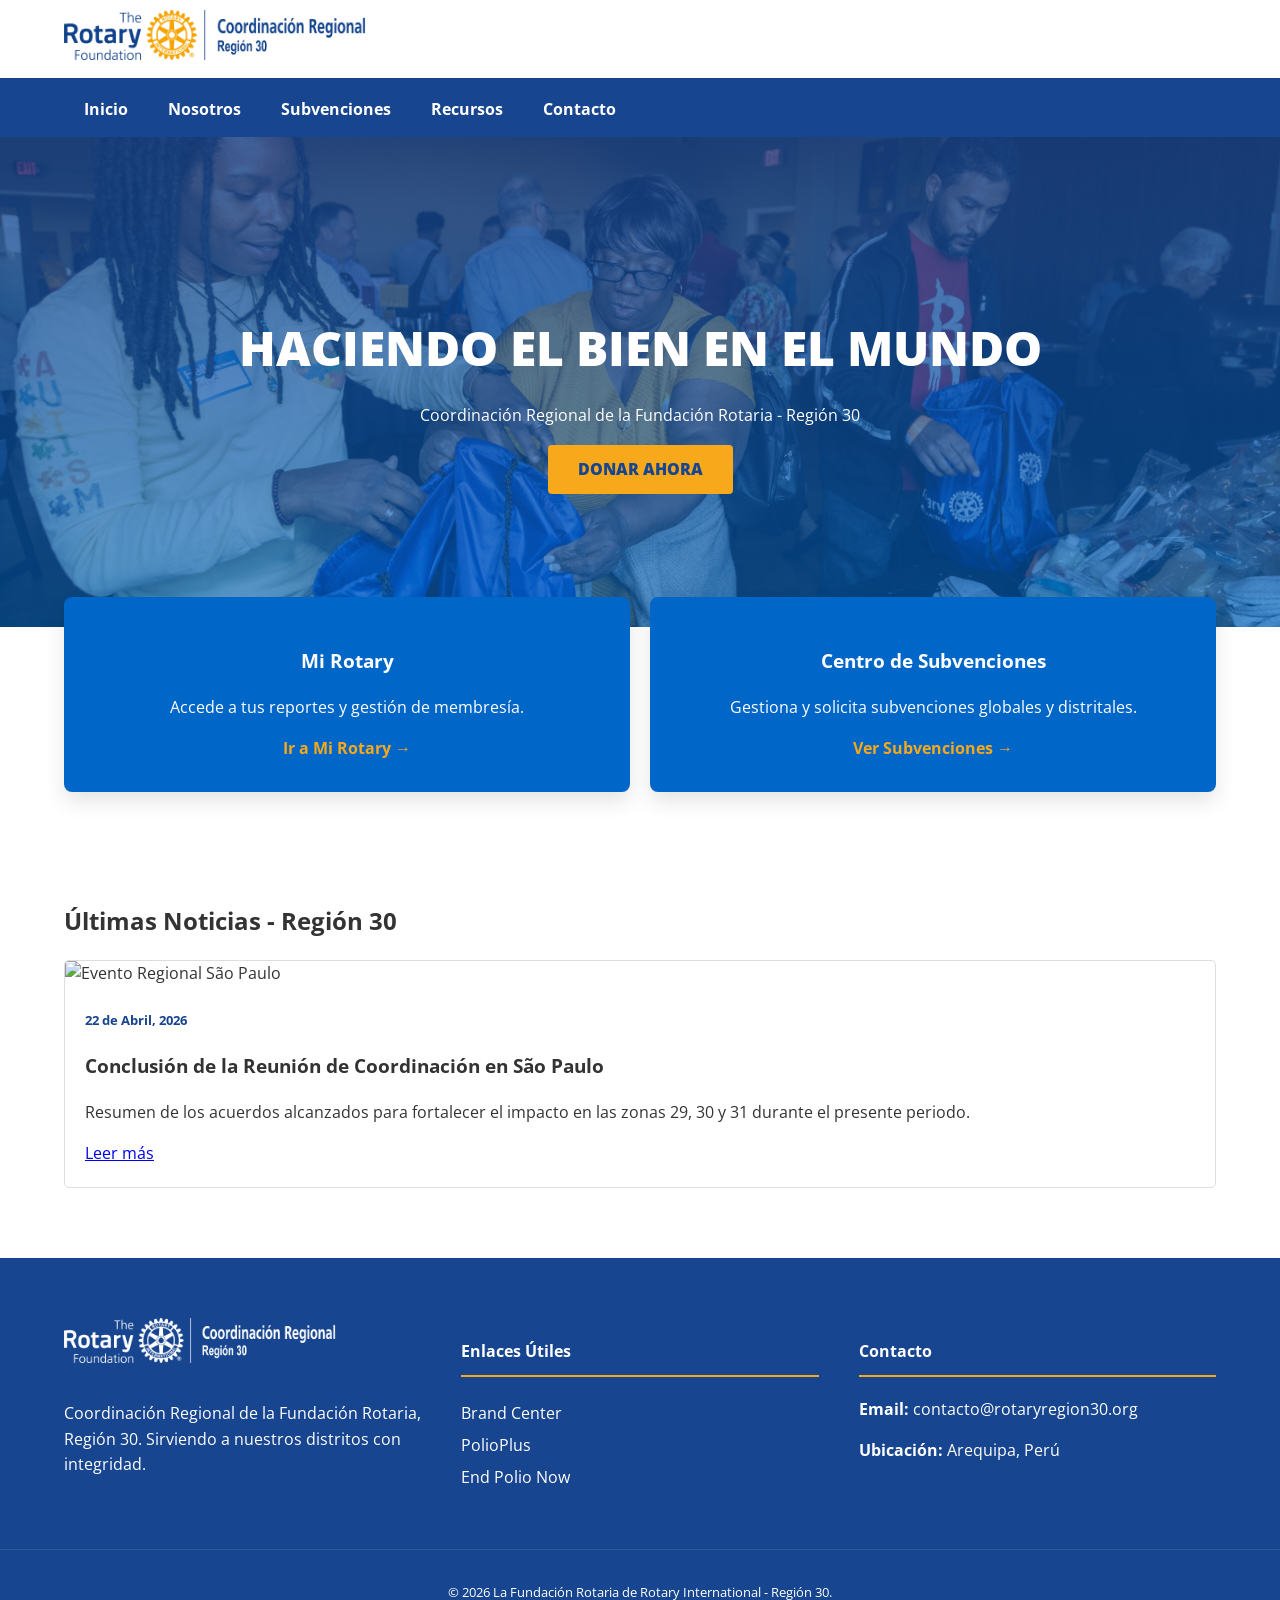
==== index.html @ a9889808 "Add files via upload" ====
<!DOCTYPE html>
<html lang="es">
<head>
    <meta charset="UTF-8">
    <meta name="viewport" content="width=device-width, initial-scale=1.0">
    <title>Fundación Rotaria - Región 30</title>
    <link rel="stylesheet" href="css/estilos.css">
    <link href="https://fonts.googleapis.com/css2?family=Open+Sans:wght@400;700;800&display=swap" rel="stylesheet">
</head>
<body>

    <header>
        <div class="contenedor header-flex">
            <a href="index.html">
                <img src="img/logo-coordinacion.png" alt="Logo Rotary Región 30" class="logo">
            </a>
        </div>
    </header>

    <nav>
        <div class="contenedor">
            <ul>
                <li><a href="index.html">Inicio</a></li>
                <li><a href="nosotros.html">Nosotros</a></li>
                <li><a href="subvenciones.html">Subvenciones</a></li>
                <li><a href="recursos.html">Recursos</a></li>
                <li><a href="contacto.html">Contacto</a></li>
            </ul>
        </div>
    </nav>

    <section class="hero">
        <div class="hero-content">
            <h1>Haciendo el bien en el mundo</h1>
            <p>Coordinación Regional de la Fundación Rotaria - Región 30</p>
            <a href="https://www.rotary.org/es/donate" target="_blank" rel="noopener" class="boton-oro">Donar Ahora</a>
        </div>
    </section>

    <main class="contenedor">
        <section class="accesos-rapidos">
            <div class="tarjeta-azul">
                <h3>Mi Rotary</h3>
                <p>Accede a tus reportes y gestión de membresía.</p>
                <a href="https://my.rotary.org/es" target="_blank" rel="noopener" class="enlace-blanco">Ir a Mi Rotary →</a>
            </div>
            <div class="tarjeta-azul">
                <h3>Centro de Subvenciones</h3>
                <p>Gestiona y solicita subvenciones globales y distritales.</p>
                <a href="https://grants.rotary.org" target="_blank" rel="noopener" class="enlace-blanco">Ver Subvenciones →</a>
            </div>
        </section>

        <section class="noticias">
            <h2>Últimas Noticias - Región 30</h2>
            <div class="grid-noticias">
                <article class="noticia-item">
                    <img src="img/noticia1.jpg" alt="Evento Regional São Paulo">
                    <div class="noticia-texto">
                        <span class="fecha">22 de Abril, 2026</span>
                        <h3>Conclusión de la Reunión de Coordinación en São Paulo</h3>
                        <p>Resumen de los acuerdos alcanzados para fortalecer el impacto en las zonas 29, 30 y 31 durante el presente periodo.</p>
                        <a href="#" class="leer-mas">Leer más</a>
                    </div>
                </article>
            </div>
        </section>
    </main>

    <footer>
        <div class="contenedor footer-grid">
            <div class="footer-col">
                <img src="img/logo-coordinacion.png" alt="Rotary White" class="logo-footer">
                <p>Coordinación Regional de la Fundación Rotaria, Región 30. Sirviendo a nuestros distritos con integridad.</p>
            </div>
            <div class="footer-col">
                <h4>Enlaces Útiles</h4>
                <ul>
                    <li><a href="https://brandcenter.rotary.org/es-ES" target="_blank" rel="noopener">Brand Center</a></li>
                    <li><a href="https://www.rotary.org/es/our-causes/ending-polio" target="_blank" rel="noopener">PolioPlus</a></li>
                    <li><a href="https://www.endpolio.org/es" target="_blank" rel="noopener">End Polio Now</a></li>
                </ul>
            </div>
            <div class="footer-col">
                <h4>Contacto</h4>
                <p><strong>Email:</strong> contacto@rotaryregion30.org</p>
                <p><strong>Ubicación:</strong> Arequipa, Perú</p>
            </div>
        </div>
        <div class="footer-bottom">
            <p>&copy; 2026 La Fundación Rotaria de Rotary International - Región 30.</p>
        </div>
    </footer>

</body>
</html>
---- css/estilos.css ----
/* ==========================================================================
   1. VARIABLES Y CONFIGURACIÓN GENERAL
   ========================================================================== */
body {
    font-family: 'Open Sans', 'Segoe UI', Tahoma, sans-serif;
    margin: 0;
    padding: 0;
    color: #333;
    line-height: 1.6;
    background-color: #fff;
}

.contenedor {
    width: 90%;
    max-width: 1200px;
    margin: auto;
}

img {
    max-width: 100%;
    height: auto;
}

section {
    padding: 20px 0;
}

/* ==========================================================================
   2. HEADER Y LOGOTIPO
   ========================================================================== */
header {
    background: #fff;
    padding: 10px 0;
    border-bottom: 4px solid #17458f; /* Rotary Royal Blue */
}

.header-flex {
    display: flex;
    align-items: center;
    justify-content: flex-start;
}

.logo {
    height: 50px;
    width: auto;
    transition: transform 0.3s ease;
}

.logo:hover {
    transform: scale(1.05);
}

/* ==========================================================================
   3. NAVEGACIÓN PRINCIPAL
   ========================================================================== */
nav {
    background: #17458f; /* Royal Blue */
    padding: 0;
}

nav ul {
    list-style: none;
    padding: 0;
    margin: 0;
    display: flex;
}

nav ul li a {
    color: #fff;
    text-decoration: none;
    padding: 15px 20px;
    display: block;
    font-weight: 700;
    transition: background 0.3s;
}

nav ul li a:hover {
    background: #0067c8; /* Azure */
}

/* ==========================================================================
   4. SECCIÓN HERO (BANNER)
   ========================================================================== */
.hero {
    background: linear-gradient(rgba(23, 69, 143, 0.8), rgba(0, 103, 200, 0.6)), url('../img/banner-rotary.jpg');
    background-size: cover;
    background-position: center;
    height: 450px;
    display: flex;
    align-items: center;
    justify-content: center;
    text-align: center;
    color: #fff;
}

.hero h1 {
    font-size: 3rem;
    margin-bottom: 10px;
    text-transform: uppercase;
    font-weight: 800;
}

.boton-oro {
    background: #f7a81b; /* Rotary Gold */
    color: #17458f;
    padding: 12px 30px;
    text-decoration: none;
    font-weight: 800;
    border-radius: 4px;
    text-transform: uppercase;
    display: inline-block;
    transition: 0.3s;
    border: none;
    cursor: pointer;
}

.boton-oro:hover {
    background: #d99216;
}

/* ==========================================================================
   5. COMPONENTES Y TARJETAS
   ========================================================================== */
.accesos-rapidos {
    display: grid;
    grid-template-columns: repeat(auto-fit, minmax(250px, 1fr));
    gap: 20px;
    margin-top: -50px; /* Superposición sobre el Hero */
    margin-bottom: 50px;
}

.tarjeta-azul {
    background: #0067c8; /* Azure */
    color: #fff;
    padding: 30px;
    text-align: center;
    border-radius: 8px;
    box-shadow: 0 10px 20px rgba(0,0,0,0.1);
}

.enlace-blanco {
    color: #f7a81b; /* Gold */
    text-decoration: none;
    font-weight: bold;
    display: block;
    margin-top: 15px;
}

/* Tablas Responsivas (Página Nosotros) */
.tabla-responsiva {
    overflow-x: auto;
    margin-bottom: 50px;
}

table {
    width: 100%;
    border-collapse: collapse;
    background: #fff;
}

table th, table td {
    text-align: left;
    padding: 15px;
    border-bottom: 1px solid #ddd;
}

table th {
    background-color: #17458f;
    color: #fff;
    text-transform: uppercase;
    font-size: 0.85rem;
}

table tr:hover {
    background-color: #f1f1f1;
}

/* ==========================================================================
   6. SECCIÓN DE NOTICIAS Y PROYECTOS
   ========================================================================== */
.grid-noticias {
    display: grid;
    grid-template-columns: repeat(auto-fit, minmax(300px, 1fr));
    gap: 30px;
}

.noticia-item {
    border: 1px solid #ddd;
    border-radius: 5px;
    overflow: hidden;
    background: #fff;
}

.noticia-item img {
    width: 100%;
    height: 200px;
    object-fit: cover;
}

.noticia-texto {
    padding: 20px;
}

.fecha {
    color: #17458f;
    font-size: 0.8rem;
    font-weight: bold;
}

/* ==========================================================================
   7. DASHBOARD DE IMPACTO (SUBVENCIONES)
   ========================================================================== */
.contador-impacto {
    display: flex;
    justify-content: space-around;
    background: #17458f;
    color: #fff;
    padding: 60px 20px;
    border-radius: 8px;
    margin-bottom: 50px;
    text-align: center;
    position: relative;
}

.contador-impacto .numero {
    display: block;
    font-size: 3rem;
    font-weight: 800;
    color: #f7a81b;
}

.contador-impacto .etiqueta {
    text-transform: uppercase;
    font-size: 0.9rem;
    font-weight: 700;
}

.fecha-actualizacion {
    position: absolute;
    bottom: 15px;
    right: 20px;
    font-size: 0.7rem;
    color: rgba(255, 255, 255, 0.6);
    letter-spacing: 1px;
}

/* ==========================================================================
   8. RECUADROS DE RECURSOS (PÁGINA RECURSOS)
   ========================================================================== */
.grid-recursos-globales, .otras-categorias-grid {
    display: grid;
    grid-template-columns: repeat(auto-fit, minmax(300px, 1fr));
    gap: 20px;
    margin-bottom: 40px;
}

.recuadro-recurso {
    background: #ffffff;
    border: 1px solid #e1e1e1;
    border-top: 4px solid #f7a81b;
    padding: 20px;
    border-radius: 5px;
    box-shadow: 0 2px 5px rgba(0,0,0,0.05);
    transition: transform 0.2s ease;
}

.recuadro-recurso:hover {
    transform: translateY(-5px);
    box-shadow: 0 5px 15px rgba(0,0,0,0.1);
}

.recuadro-recurso.especial-azul {
    border-top: 4px solid #0067c8;
}

.lista-descargas {
    list-style: none;
    padding: 0;
}

.lista-descargas li {
    margin-bottom: 5px;
    border-radius: 4px; /* Para que el fondo pintado tenga bordes suaves */
    transition: all 0.3s ease;
}

.lista-descargas li a {
    text-decoration: none;
    color: #444; /* Color gris oscuro normal */
    font-size: 0.95rem;
    display: flex;
    align-items: center;
    padding: 8px 10px; /* Aumentamos el área de clic */
    border-radius: 4px;
    transition: all 0.3s ease;
}

.lista-descargas li a:before {
    content: "📄";
    margin-right: 10px;
    filter: grayscale(1); /* El icono empieza gris */
}

.lista-descargas li a:hover {
    color: #ffffff; /* El texto cambia a blanco */
    background-color: #0067c8; /* El fondo se pinta de AZUR (tu color oficial) */
    padding-left: 15px; /* Pequeño desplazamiento a la derecha */
}

.lista-descargas li a:hover:before {
    content: "📥"; /* Cambia el icono a uno de descarga al seleccionar */
    filter: grayscale(0); /* El icono recupera su color */
}

/* ==========================================================================
   9. FOOTER (PIE DE PÁGINA)
   ========================================================================== */
footer {
    background: #17458f;
    color: #fff;
    padding: 60px 0 20px 0;
    margin-top: 50px;
}

.footer-grid {
    display: grid;
    grid-template-columns: repeat(auto-fit, minmax(200px, 1fr));
    gap: 40px;
}

.footer-col h4 {
    border-bottom: 2px solid #f7a81b;
    padding-bottom: 10px;
    margin-bottom: 20px;
}

.footer-col ul {
    list-style: none;
    padding: 0;
}

.footer-col ul li a {
    color: #fff;
    text-decoration: none;
    line-height: 2;
}

.logo-footer {
    height: 45px;
    filter: brightness(0) invert(1);
    margin-bottom: 15px;
}

.footer-bottom {
    text-align: center;
    border-top: 1px solid rgba(255,255,255,0.1);
    margin-top: 40px;
    padding-top: 20px;
    font-size: 0.8rem;
}

/* ==========================================================================
   10. RESPONSIVE (MÓVIL Y TABLET)
   ========================================================================== */

/* --- TABLETS (Pantallas menores a 992px) --- */
@media (max-width: 992px) {
    .contenedor {
        width: 95%; /* Más espacio en los bordes para pantallas pequeñas */
    }

    .hero h1 {
        font-size: 2.2rem;
    }

    /* Los recuadros de recursos se verán de 2 en 2 en tablets */
    .grid-recursos-globales, .otras-categorias-grid {
        grid-template-columns: repeat(2, 1fr);
    }
}

/* --- CELULARES Y TABLETS PEQUEÑAS (Pantallas menores a 768px) --- */
@media (max-width: 768px) {
    /* Menú de Navegación */
    nav ul {
        flex-direction: column;
        text-align: center;
    }

    nav ul li {
        border-bottom: 1px solid rgba(255,255,255,0.1);
    }

    /* Banner Principal */
    .hero {
        height: 350px;
    }

    .hero h1 {
        font-size: 1.8rem;
    }

    /* Accesos rápidos (Mi Rotary / Grants) */
    .accesos-rapidos {
        margin-top: 20px; /* Ya no se encima sobre el banner en móvil */
        grid-template-columns: 1fr;
    }

    /* Contador de impacto (Subvenciones) */
    .contador-impacto {
        flex-direction: column;
        gap: 30px;
        padding-bottom: 70px; /* Espacio para la fecha de actualización */
    }

    .fecha-actualizacion {
        right: 0;
        left: 0;
        text-align: center;
    }

    /* Footer */
    .footer-grid {
        grid-template-columns: 1fr;
        text-align: center;
    }

    .header-flex {
        justify-content: center; /* Logo centrado en móvil */
    }
}

/* --- CELULARES PEQUEÑOS (Pantallas menores a 480px) --- */
@media (max-width: 480px) {
    /* Los recuadros de recursos pasan a ser de 1 sola columna */
    .grid-recursos-globales, .otras-categorias-grid, .grid-noticias {
        grid-template-columns: 1fr;
    }

    .hero h1 {
        font-size: 1.5rem;
    }

    /* Ajuste de tablas para que se puedan desplazar lateralmente */
    .tabla-responsiva table {
        font-size: 0.8rem; /* Letra un poco más pequeña en celular */
    }
}
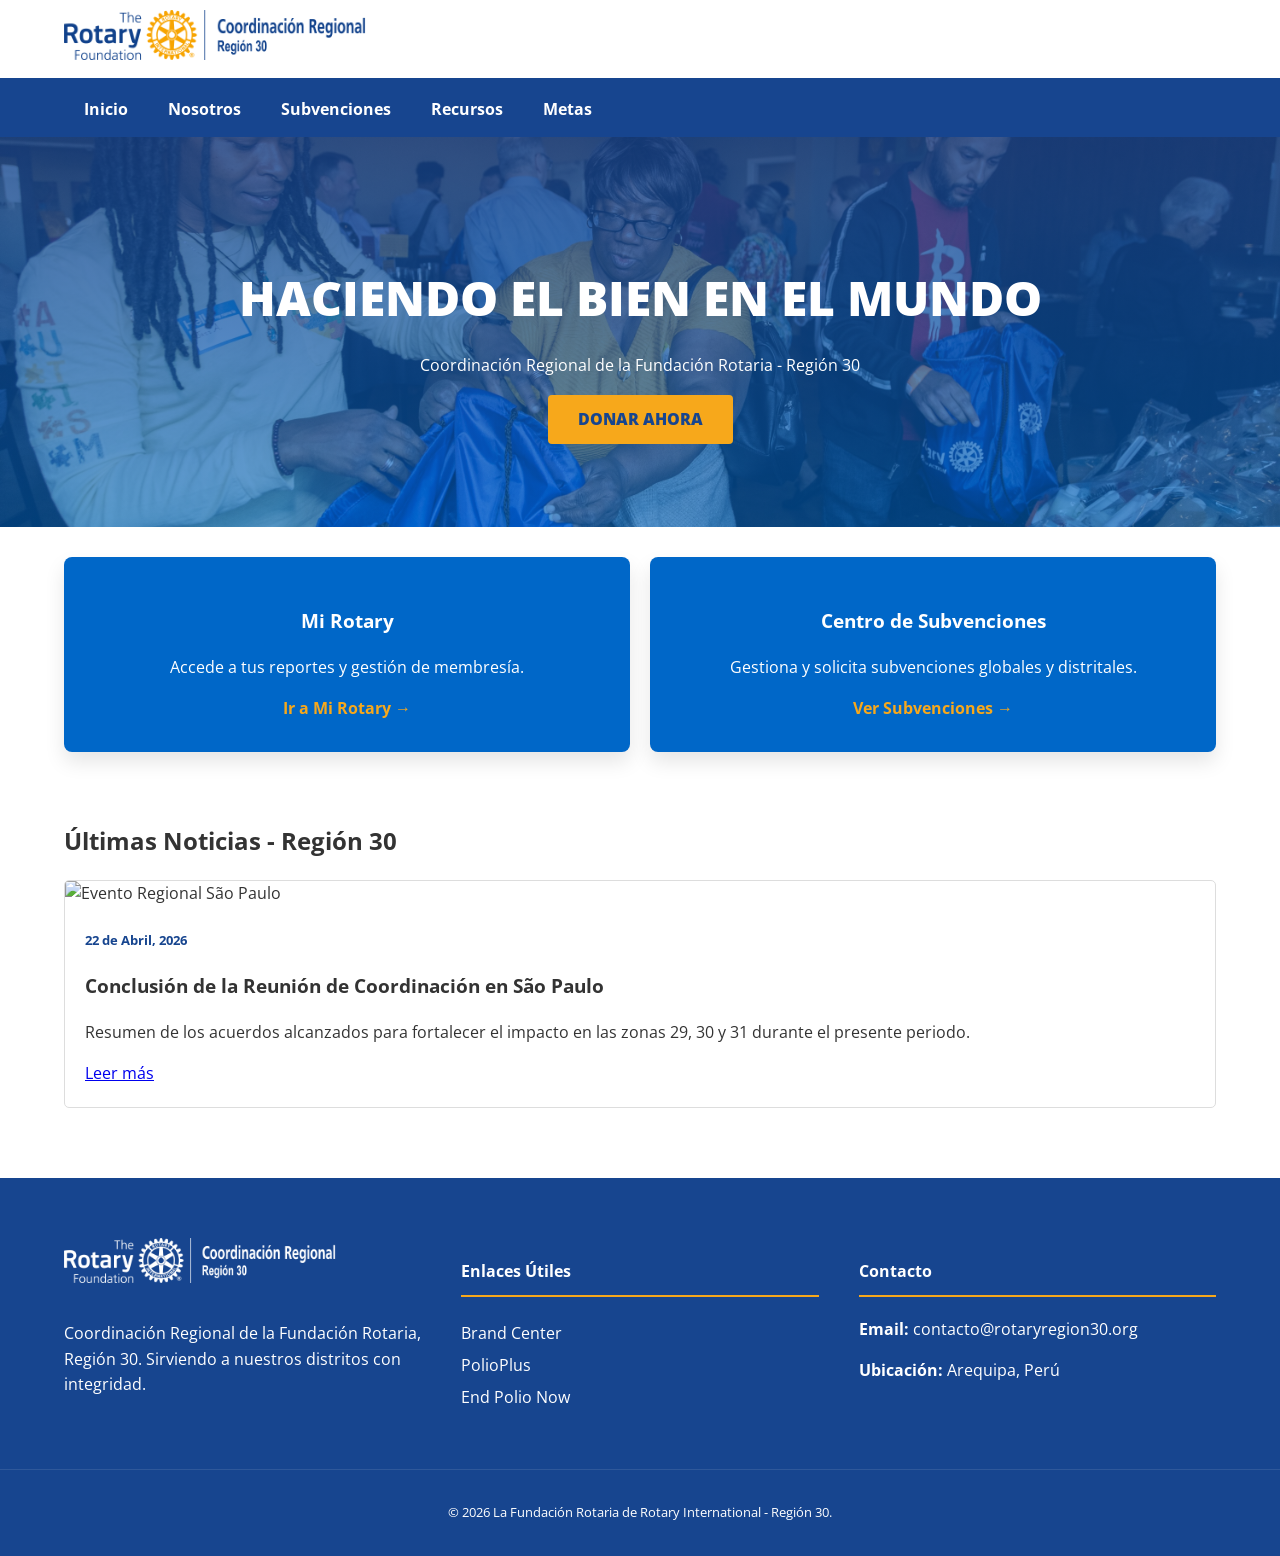
==== commit 235b756e: "Add files via upload" ====
--- a/index.html
+++ b/index.html
@@ -24,7 +24,7 @@
                 <li><a href="nosotros.html">Nosotros</a></li>
                 <li><a href="subvenciones.html">Subvenciones</a></li>
                 <li><a href="recursos.html">Recursos</a></li>
-                <li><a href="contacto.html">Contacto</a></li>
+                <li><a href="metas.html">Metas</a></li>
             </ul>
         </div>
     </nav>
--- a/css/estilos.css
+++ b/css/estilos.css
@@ -85,7 +85,7 @@
     background: linear-gradient(rgba(23, 69, 143, 0.8), rgba(0, 103, 200, 0.6)), url('../img/banner-rotary.jpg');
     background-size: cover;
     background-position: center;
-    height: 450px;
+    height: 350px;
     display: flex;
     align-items: center;
     justify-content: center;
@@ -125,8 +125,8 @@
     display: grid;
     grid-template-columns: repeat(auto-fit, minmax(250px, 1fr));
     gap: 20px;
-    margin-top: -50px; /* Superposición sobre el Hero */
-    margin-bottom: 50px;
+    margin-top: 10px;
+    margin-bottom: 10px;
 }
 
 .tarjeta-azul {
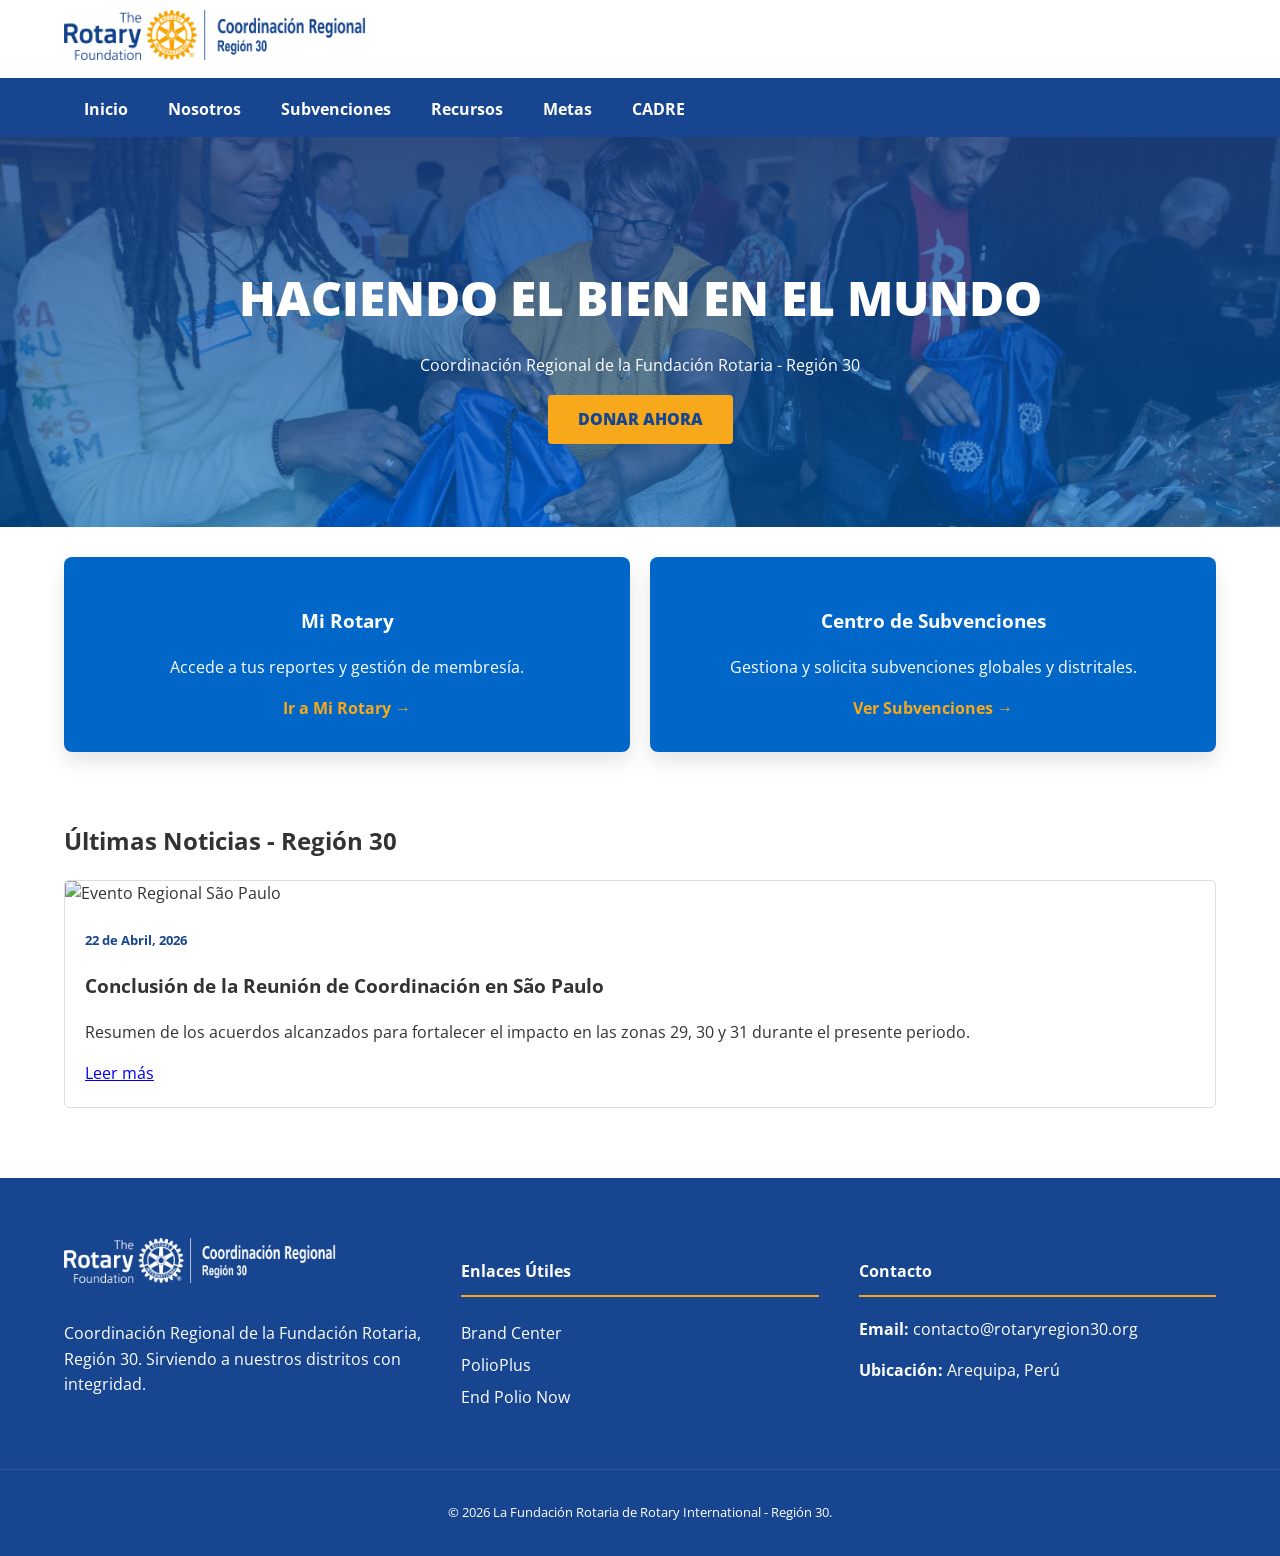
==== commit d736e2ec: "Add files via upload" ====
--- a/index.html
+++ b/index.html
@@ -18,16 +18,16 @@
     </header>
 
     <nav>
-        <div class="contenedor">
-            <ul>
-                <li><a href="index.html">Inicio</a></li>
-                <li><a href="nosotros.html">Nosotros</a></li>
-                <li><a href="subvenciones.html">Subvenciones</a></li>
-                <li><a href="recursos.html">Recursos</a></li>
-                <li><a href="metas.html">Metas</a></li>
-            </ul>
-        </div>
-    </nav>
+    <div class="contenedor">
+        <ul>
+            <li><a href="index.html">Inicio</a></li>
+            <li><a href="nosotros.html">Nosotros</a></li>
+            <li><a href="subvenciones.html">Subvenciones</a></li>
+            <li><a href="recursos.html">Recursos</a></li>
+            <li><a href="metas.html">Metas</a></li>
+            <li><a href="cadre.html" class="activo">CADRE</a></li> </ul>
+    </div>
+	</nav>
 
     <section class="hero">
         <div class="hero-content">
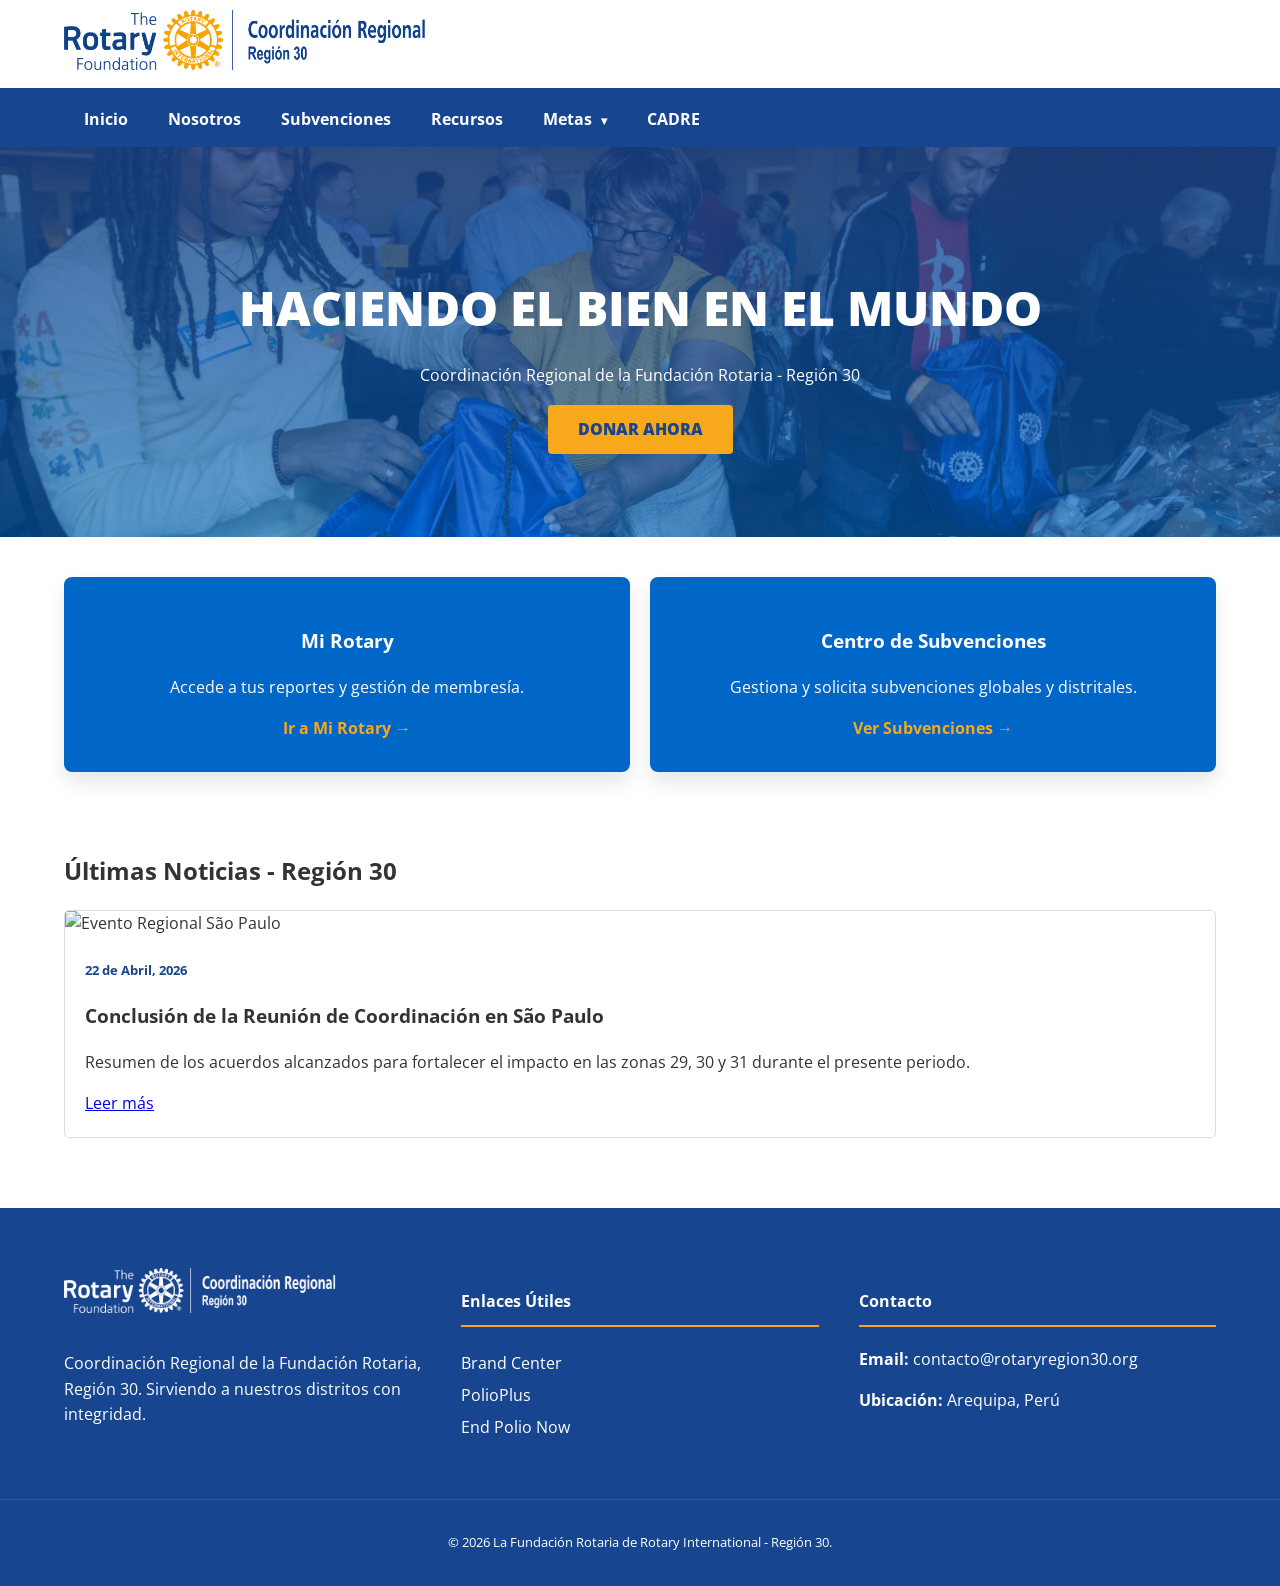
==== commit 7dc165ca: "Add files via upload" ====
--- a/index.html
+++ b/index.html
@@ -17,17 +17,27 @@
         </div>
     </header>
 
-    <nav>
+<nav>
     <div class="contenedor">
         <ul>
             <li><a href="index.html">Inicio</a></li>
             <li><a href="nosotros.html">Nosotros</a></li>
             <li><a href="subvenciones.html">Subvenciones</a></li>
             <li><a href="recursos.html">Recursos</a></li>
-            <li><a href="metas.html">Metas</a></li>
-            <li><a href="cadre.html" class="activo">CADRE</a></li> </ul>
+            <!-- Elemento principal con la clase "menu-desplegable" -->
+            <li class="menu-desplegable">
+                <a href="metas.html">Metas <span class="flecha">&#9662;</span></a>
+                <!-- El contenedor ".submenu" que aloja los periodos -->
+                <ul class="submenu">
+                    <li><a href="metas-2024-2025.html">Periodo 2024-2025</a></li>
+                    <li><a href="metas-2025-2026.html">Periodo 2025-2026</a></li>
+                    <li><a href="metas-2026-2027.html">Periodo 2026-2027</a></li>
+                </ul>
+            </li>
+            <li><a href="cadre.html">CADRE</a></li> 
+        </ul>
     </div>
-	</nav>
+</nav>
 
     <section class="hero">
         <div class="hero-content">
--- a/css/estilos.css
+++ b/css/estilos.css
@@ -1,5 +1,7 @@
-/* ==========================================================================
-   1. VARIABLES Y CONFIGURACIÓN GENERAL
+@charset "UTF-8";
+
+/* ==========================================================================
+   1. VARIABLES Y CONFIGURACION GENERAL
    ========================================================================== */
 body {
     font-family: 'Open Sans', 'Segoe UI', Tahoma, sans-serif;
@@ -41,7 +43,7 @@
 }
 
 .logo {
-    height: 50px;
+    height: 60px; /* Un poco mas grande para mejor visibilidad */
     width: auto;
     transition: transform 0.3s ease;
 }
@@ -51,7 +53,7 @@
 }
 
 /* ==========================================================================
-   3. NAVEGACIÓN PRINCIPAL
+   3. NAVEGACION PRINCIPAL
    ========================================================================== */
 nav {
     background: #17458f; /* Royal Blue */
@@ -74,12 +76,74 @@
     transition: background 0.3s;
 }
 
-nav ul li a:hover {
+nav ul li a:hover, 
+nav ul li a.activo {
     background: #0067c8; /* Azure */
 }
 
-/* ==========================================================================
-   4. SECCIÓN HERO (BANNER)
+/* Asegura que el contenedor de Metas sea la referencia para posicionar el submenu */
+nav ul li.menu-desplegable {
+    position: relative;
+}
+
+/* Indicador visual de la flecha al lado de Metas */
+.flecha {
+    font-size: 0.75rem;
+    margin-left: 5px;
+    vertical-align: middle;
+    display: inline-block;
+    transition: transform 0.3s ease;
+}
+
+/* Rotacion elegante de la flecha cuando pasas el mouse por encima */
+nav ul li.menu-desplegable:hover .flecha {
+    transform: rotate(180deg);
+}
+
+/* Estilos para el submenu (Oculto por defecto) */
+nav ul li .submenu {
+    display: none;
+    position: absolute;
+    top: 100%; /* Se posiciona justo debajo del nav */
+    left: 0;
+    background-color: #17458f; /* Rotary Royal Blue */
+    min-width: 200px;
+    box-shadow: 0 8px 16px rgba(0, 0, 0, 0.15);
+    z-index: 1000; /* Asegura que flote por encima del contenido/Hero */
+    list-style: none;
+    padding: 0;
+    margin: 0;
+    flex-direction: column; /* Alineacion vertical para los sub-elementos */
+    border-radius: 0 0 4px 4px;
+}
+
+/* Ajustes de diseno de los enlaces dentro del submenu */
+nav ul li .submenu li a {
+    padding: 12px 20px;
+    font-size: 0.9rem;
+    font-weight: normal; /* Menos grueso para diferenciarlo del menu principal */
+    border-bottom: 1px solid rgba(255, 255, 255, 0.1); /* Separador sutil */
+    text-align: left;
+}
+
+/* Remueve el borde de la ultima opcion del submenu */
+nav ul li .submenu li:last-child a {
+    border-bottom: none;
+}
+
+/* Comportamiento al pasar el cursor (Hover) sobre opciones de periodos */
+nav ul li .submenu li a:hover {
+    background: #0067c8; /* Azure */
+    color: #fff;
+}
+
+/* REGLA DE ACTIVACION: Muestra el submenu al pasar el cursor */
+nav ul li.menu-desplegable:hover .submenu {
+    display: flex; /* Se usa flex para mantener la coherencia con tu nav general */
+}
+
+/* ==========================================================================
+   4. SECCION HERO (BANNER)
    ========================================================================== */
 .hero {
     background: linear-gradient(rgba(23, 69, 143, 0.8), rgba(0, 103, 200, 0.6)), url('../img/banner-rotary.jpg');
@@ -125,8 +189,7 @@
     display: grid;
     grid-template-columns: repeat(auto-fit, minmax(250px, 1fr));
     gap: 20px;
-    margin-top: 10px;
-    margin-bottom: 10px;
+    margin: 20px 0;
 }
 
 .tarjeta-azul {
@@ -146,7 +209,7 @@
     margin-top: 15px;
 }
 
-/* Tablas Responsivas (Página Nosotros) */
+/* Tablas Responsivas */
 .tabla-responsiva {
     overflow-x: auto;
     margin-bottom: 50px;
@@ -176,7 +239,7 @@
 }
 
 /* ==========================================================================
-   6. SECCIÓN DE NOTICIAS Y PROYECTOS
+   6. SECCION DE NOTICIAS
    ========================================================================== */
 .grid-noticias {
     display: grid;
@@ -208,7 +271,7 @@
 }
 
 /* ==========================================================================
-   7. DASHBOARD DE IMPACTO (SUBVENCIONES)
+   7. DASHBOARD DE IMPACTO (CONTADORES)
    ========================================================================== */
 .contador-impacto {
     display: flex;
@@ -245,7 +308,7 @@
 }
 
 /* ==========================================================================
-   8. RECUADROS DE RECURSOS (PÁGINA RECURSOS)
+   8. RECUADROS DE RECURSOS (PAGINA RECURSOS)
    ========================================================================== */
 .grid-recursos-globales, .otras-categorias-grid {
     display: grid;
@@ -280,40 +343,134 @@
 
 .lista-descargas li {
     margin-bottom: 5px;
-    border-radius: 4px; /* Para que el fondo pintado tenga bordes suaves */
+    border-radius: 4px;
     transition: all 0.3s ease;
 }
 
 .lista-descargas li a {
     text-decoration: none;
-    color: #444; /* Color gris oscuro normal */
+    color: #444;
     font-size: 0.95rem;
     display: flex;
     align-items: center;
-    padding: 8px 10px; /* Aumentamos el área de clic */
+    padding: 8px 10px;
     border-radius: 4px;
     transition: all 0.3s ease;
 }
 
+/* Usando el emoji de la hoja de papel de nuevo */
 .lista-descargas li a:before {
     content: "📄";
     margin-right: 10px;
-    filter: grayscale(1); /* El icono empieza gris */
+    filter: grayscale(1); /* Empieza en gris */
 }
 
 .lista-descargas li a:hover {
-    color: #ffffff; /* El texto cambia a blanco */
-    background-color: #0067c8; /* El fondo se pinta de AZUR (tu color oficial) */
-    padding-left: 15px; /* Pequeño desplazamiento a la derecha */
-}
-
+    color: #ffffff;
+    background-color: #0067c8;
+    padding-left: 15px;
+}
+
+/* Usando el emoji de descarga al pasar el cursor */
 .lista-descargas li a:hover:before {
-    content: "📥"; /* Cambia el icono a uno de descarga al seleccionar */
-    filter: grayscale(0); /* El icono recupera su color */
-}
-
-/* ==========================================================================
-   9. FOOTER (PIE DE PÁGINA)
+    content: "📥";
+    filter: grayscale(0); /* Recupera su color original */
+}
+
+/* 
+==========================================================================
+   9. RANKING DE METAS (PAGINA METAS)
+   ========================================================================== */
+.ranking-contenedor {
+    margin: 40px 0;
+    padding: 20px;
+}
+
+/* Navegacion por Pestanas */
+.tabs-navegacion {
+    display: flex;
+    gap: 10px;
+    margin-bottom: 30px;
+    flex-wrap: wrap;
+    justify-content: center;
+}
+
+.tab-btn {
+    padding: 10px 25px;
+    border: 2px solid #17458f;
+    background: white;
+    color: #17458f;
+    cursor: pointer;
+    border-radius: 25px;
+    font-weight: bold;
+    transition: 0.3s;
+}
+
+.tab-btn.activo, .tab-btn:hover {
+    background: #17458f;
+    color: white;
+}
+
+/* Items del Ranking */
+.distrito-item {
+    margin-bottom: 20px;
+    background: #fdfdfd;
+    padding: 15px;
+    border-radius: 10px;
+    border-left: 5px solid #17458f;
+    box-shadow: 0 2px 5px rgba(0,0,0,0.05);
+}
+
+.distrito-item.podio {
+    border-left: 5px solid #F7A81B;
+    background: #fffdf5;
+}
+
+.info-meta {
+    display: flex;
+    justify-content: space-between;
+    margin-bottom: 10px;
+    font-weight: 700;
+    color: #17458f;
+    font-size: 1.1rem;
+}
+
+.barra-fondo {
+    background: #e0e0e0;
+    border-radius: 15px;
+    height: 28px;
+    overflow: hidden;
+    box-shadow: inset 0 1px 3px rgba(0,0,0,0.2);
+}
+
+.barra-progreso {
+    height: 100%;
+    transition: width 1.5s ease-in-out;
+    display: flex;
+    align-items: center;
+    justify-content: flex-end;
+    padding-right: 15px;
+    color: white;
+    font-size: 0.9rem;
+    font-weight: 800;
+}
+
+/* Estilo para banderas e iconos */
+.flag-icon {
+    margin-right: 8px;
+    border-radius: 2px;
+    box-shadow: 0 1px 2px rgba(0,0,0,0.1);
+}
+
+.triangulo {
+    display: inline-block;
+    transition: 0.3s;
+    margin-right: 5px;
+    color: #17458f;
+}
+
+/* ==========================================================================
+   10. FOOTER (PIE DE PAGINA)
    ========================================================================== */
 footer {
     background: #17458f;
@@ -360,89 +517,64 @@
 }
 
 /* ==========================================================================
-   10. RESPONSIVE (MÓVIL Y TABLET)
-   ========================================================================== */
-
-/* --- TABLETS (Pantallas menores a 992px) --- */
+   11. RESPONSIVE (MOVIL Y TABLET)
+   ========================================================================== */
+
+/* --- TABLETS --- */
 @media (max-width: 992px) {
-    .contenedor {
-        width: 95%; /* Más espacio en los bordes para pantallas pequeñas */
-    }
-
-    .hero h1 {
-        font-size: 2.2rem;
-    }
-
-    /* Los recuadros de recursos se verán de 2 en 2 en tablets */
-    .grid-recursos-globales, .otras-categorias-grid {
-        grid-template-columns: repeat(2, 1fr);
-    }
-}
-
-/* --- CELULARES Y TABLETS PEQUEÑAS (Pantallas menores a 768px) --- */
+    .contenedor { 
+        width: 95%; 
+    }
+    .hero h1 { 
+        font-size: 2.2rem; 
+    }
+}
+
+/* --- CELULARES --- */
 @media (max-width: 768px) {
-    /* Menú de Navegación */
-    nav ul {
-        flex-direction: column;
-        text-align: center;
-    }
-
-    nav ul li {
-        border-bottom: 1px solid rgba(255,255,255,0.1);
-    }
-
-    /* Banner Principal */
-    .hero {
-        height: 350px;
-    }
-
-    .hero h1 {
-        font-size: 1.8rem;
-    }
-
-    /* Accesos rápidos (Mi Rotary / Grants) */
-    .accesos-rapidos {
-        margin-top: 20px; /* Ya no se encima sobre el banner en móvil */
-        grid-template-columns: 1fr;
-    }
-
-    /* Contador de impacto (Subvenciones) */
+    nav ul { 
+        flex-direction: column; 
+        text-align: center; 
+    }
+    .hero h1 { 
+        font-size: 1.8rem; 
+    }
+    
+    .accesos-rapidos { 
+        grid-template-columns: 1fr; 
+    }
+    
     .contador-impacto {
         flex-direction: column;
         gap: 30px;
-        padding-bottom: 70px; /* Espacio para la fecha de actualización */
-    }
-
-    .fecha-actualizacion {
-        right: 0;
-        left: 0;
-        text-align: center;
-    }
-
-    /* Footer */
-    .footer-grid {
-        grid-template-columns: 1fr;
-        text-align: center;
-    }
-
-    .header-flex {
-        justify-content: center; /* Logo centrado en móvil */
-    }
-}
-
-/* --- CELULARES PEQUEÑOS (Pantallas menores a 480px) --- */
-@media (max-width: 480px) {
-    /* Los recuadros de recursos pasan a ser de 1 sola columna */
-    .grid-recursos-globales, .otras-categorias-grid, .grid-noticias {
-        grid-template-columns: 1fr;
-    }
-
-    .hero h1 {
-        font-size: 1.5rem;
-    }
-
-    /* Ajuste de tablas para que se puedan desplazar lateralmente */
-    .tabla-responsiva table {
-        font-size: 0.8rem; /* Letra un poco más pequeña en celular */
+    }
+
+    .footer-grid { 
+        grid-template-columns: 1fr; 
+        text-align: center; 
+    }
+    .header-flex { 
+        justify-content: center; 
+    }
+    
+    .tabs-navegacion { 
+        gap: 5px; 
+    }
+    .tab-btn { 
+        padding: 8px 15px; 
+        font-size: 0.8rem; 
+    }
+    
+    /* Regla adicional para que el submenu se comporte bien en celular */
+    nav ul li .submenu {
+        position: static; 
+        width: 100%;
+        box-shadow: none;
+        background-color: #0e2f65; 
+    }
+    
+    nav ul li .submenu li a {
+        text-align: center; 
+        padding: 10px 20px;
     }
 }
